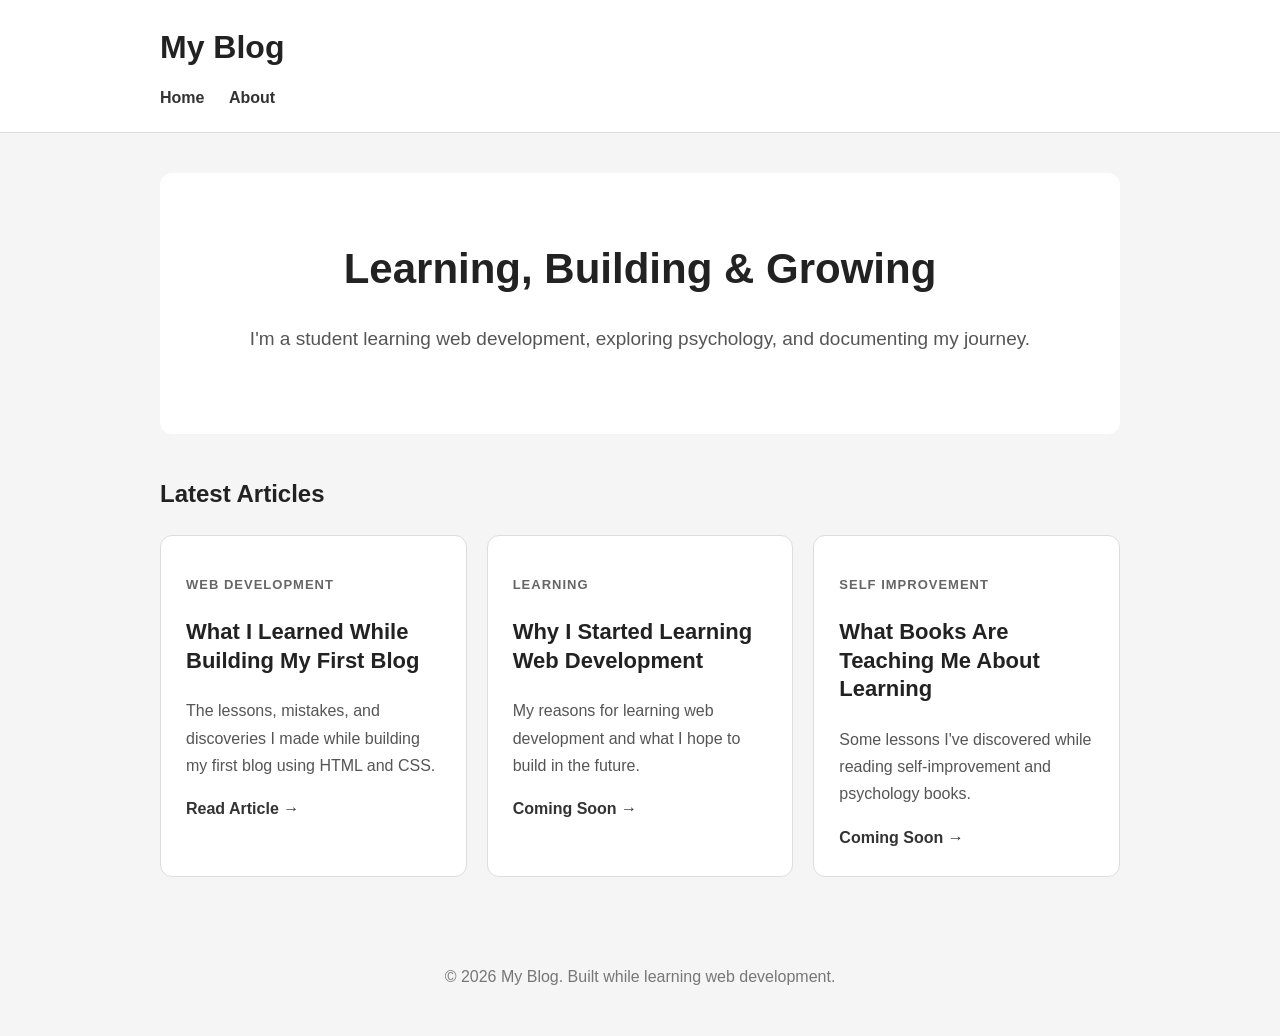
==== index.html @ f56a54c5 "Create my first blog" ====
<!DOCTYPE html>
<html lang="en">

<head>
    <meta charset="UTF-8">
    <meta name="viewport" content="width=device-width, initial-scale=1.0">

    <title>My Blog | Learning Web Development</title>

    <link rel="stylesheet" href="css/style.css">
</head>

<body>

    <!-- Header -->
    <header>

        <div class="header-container">

            <h1>My Blog</h1>

            <nav>
                <a href="index.html">Home</a>
                <a href="about.html">About</a>
            </nav>

        </div>

    </header>


    <!-- Main content -->
    <main>

        <section class="hero">

            <h2>Learning, Building & Growing</h2>

            <p>
                I'm a student learning web development,
                exploring psychology, and documenting my journey.
            </p>

        </section>


        <!-- Articles -->

        <section>

            <h2 class="section-title">Latest Articles</h2>


            <div class="articles-grid">

                <!-- Article 1 -->

                <article class="article-card">

                    <p class="category">
                          WEB DEVELOPMENT
                    </p>

                     <h3>
                            What I Learned While Building My First Blog
                    </h3>

                    <p>
                           The lessons, mistakes, and discoveries I made
                            while building my first blog using HTML and CSS.
                    </p>

                    <a href="building-my-first-blog.html"
                       class="read-more">
                        Read Article →
                    </a>

                </article>


                <!-- Article 2 -->

                <article class="article-card">

                    <p class="category">LEARNING</p>

                    <h3>
                        Why I Started Learning Web Development
                    </h3>

                    <p>
                        My reasons for learning web development
                        and what I hope to build in the future.
                    </p>

                    <a href="#" class="read-more">
                        Coming Soon →
                    </a>

                </article>


                <!-- Article 3 -->

                <article class="article-card">

                    <p class="category">SELF IMPROVEMENT</p>

                    <h3>
                        What Books Are Teaching Me About Learning
                    </h3>

                    <p>
                        Some lessons I've discovered while reading
                        self-improvement and psychology books.
                    </p>

                    <a href="#" class="read-more">
                        Coming Soon →
                    </a>

                </article>

            </div>

        </section>

    </main>


    <!-- Footer -->

    <footer>

        <p>
            © 2026 My Blog. Built while learning web development.
        </p>

    </footer>

</body>

</html>
---- css/style.css ----
* {
    box-sizing: border-box;
}


body {
    margin: 0;

    font-family: Arial, sans-serif;

    background-color: #f5f5f5;

    color: #222;

    line-height: 1.7;
}


/* HEADER */

header {
    background-color: white;

    border-bottom: 1px solid #ddd;
}


.header-container {
    max-width: 1000px;

    margin: auto;

    padding: 20px;
}


header h1 {
    margin: 0 0 10px;
}


nav a {
    margin-right: 20px;

    text-decoration: none;

    color: #333;

    font-weight: bold;
}


nav a:hover {
    text-decoration: underline;
}


/* MAIN */

main {
    max-width: 1000px;

    margin: 40px auto;

    padding: 0 20px;
}


/* HERO */

.hero {
    text-align: center;

    padding: 60px 20px;

    background-color: white;

    border-radius: 12px;

    margin-bottom: 40px;
}


.hero h2 {
    font-size: 42px;

    margin-top: 0;

    margin-bottom: 10px;
}


.hero p {
    font-size: 19px;

    color: #555;
}


/* SECTION */

.section-title {
    margin-bottom: 20px;
}


/* ARTICLE CARDS */

.articles-grid {
    display: grid;

    grid-template-columns:
        repeat(3, 1fr);

    gap: 20px;
}


.article-card {
    background-color: white;

    padding: 25px;

    border-radius: 12px;

    border: 1px solid #ddd;
}


.article-card h3 {
    font-size: 22px;

    line-height: 1.3;
}


.article-card p {
    color: #555;
}


/* CATEGORY */

.category {
    font-size: 13px !important;

    font-weight: bold;

    letter-spacing: 1px;

    color: #666 !important;
}


/* LINKS */

.read-more,
.back-link {
    text-decoration: none;

    font-weight: bold;

    color: #333;
}


.read-more:hover,
.back-link:hover {
    text-decoration: underline;
}


/* FULL ARTICLE */

.full-article {
    background-color: white;

    max-width: 800px;

    margin: auto;

    padding: 50px;

    border-radius: 12px;
}


.full-article h2 {
    font-size: 42px;

    line-height: 1.2;

    margin-top: 10px;

    overflow-wrap: break-word;
}


.full-article h3 {
    margin-top: 40px;

    font-size: 25px;
}


.full-article p {
    font-size: 18px;
}


.date {
    color: #777;

    font-size: 15px !important;
}


/* FOOTER */

footer {
    text-align: center;

    padding: 30px;

    color: #777;
}


/* MOBILE */

@media (max-width: 700px) {

    .articles-grid {
        grid-template-columns: 1fr;
    }


    .hero h2 {
        font-size: 32px;
    }


    .full-article {
        padding: 25px;
    }


    .full-article h2 {
        font-size: 32px;
    }

}

pre {
    background-color: #1f1f1f;
    padding: 20px;
    border-radius: 8px;
    overflow-x: auto;
}

code {
    font-family: Consolas, monospace;
    color: #f5f5f5;
}
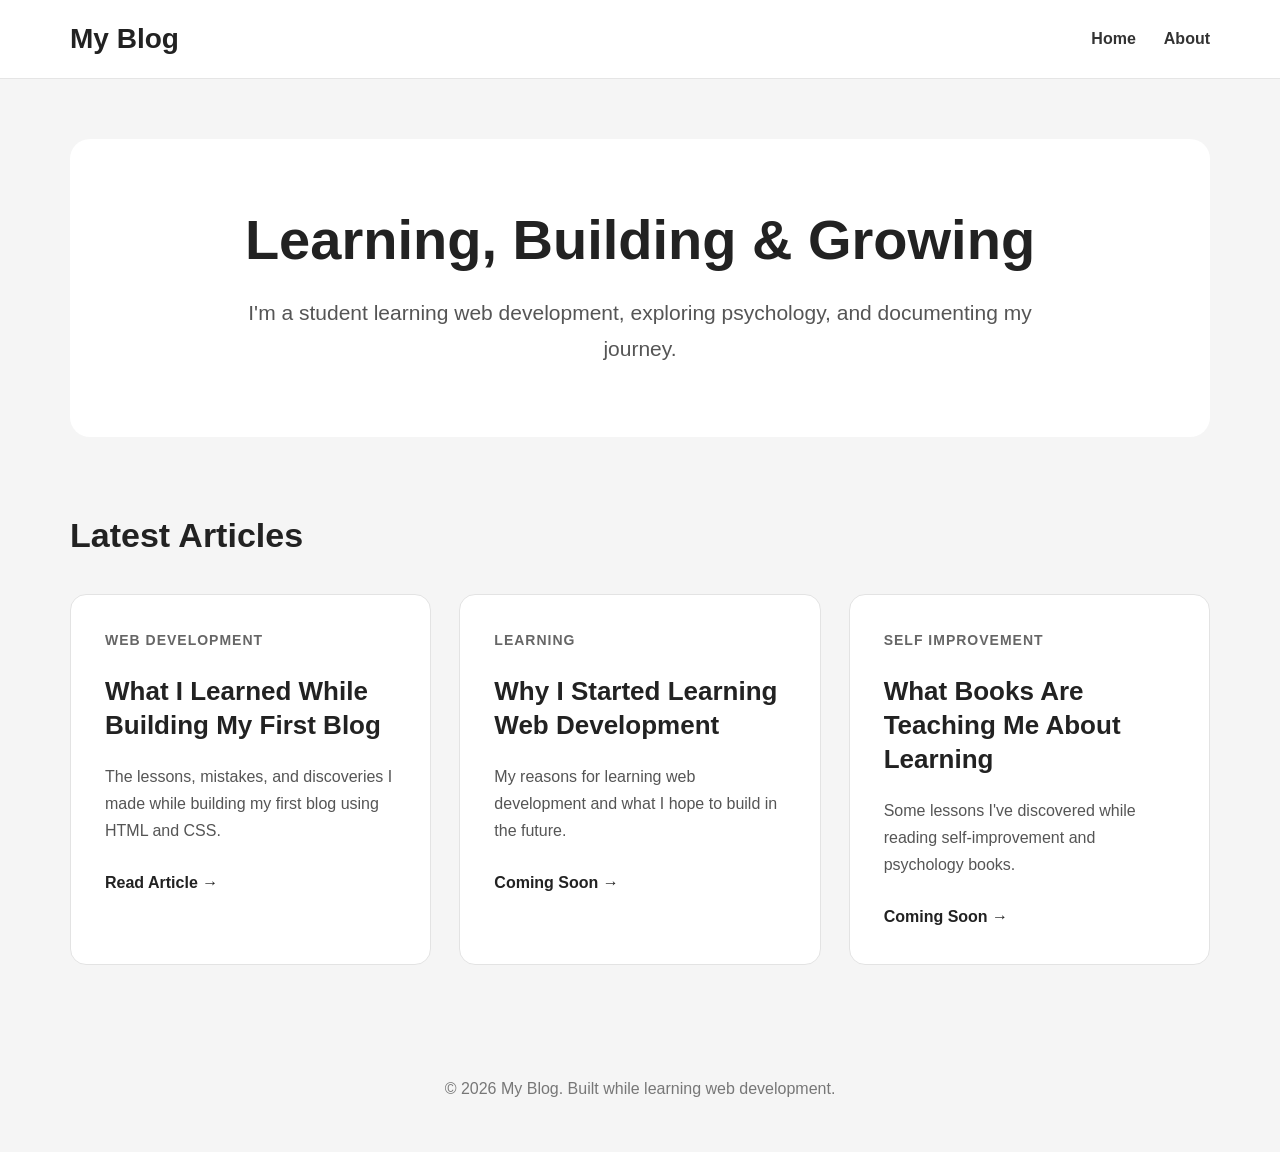
==== commit 70b2d8a2: "Improve blog design" ====
--- a/index.html
+++ b/index.html
@@ -46,82 +46,78 @@
 
         <!-- Articles -->
 
-        <section>
+        <section class="latest-articles">
 
-            <h2 class="section-title">Latest Articles</h2>
+                <h2>Latest Articles</h2>
 
-
-            <div class="articles-grid">
-
-                <!-- Article 1 -->
+                    <div class="article-grid">
 
                 <article class="article-card">
 
-                    <p class="category">
-                          WEB DEVELOPMENT
-                    </p>
+                     <div class="category">
+                        WEB DEVELOPMENT
+                    </div>
 
-                     <h3>
-                            What I Learned While Building My First Blog
-                    </h3>
+                <h3>
+                    What I Learned While Building My First Blog
+                </h3>
 
-                    <p>
-                           The lessons, mistakes, and discoveries I made
-                            while building my first blog using HTML and CSS.
-                    </p>
+                <p>
+                     The lessons, mistakes, and discoveries I made while
+                      building my first blog using HTML and CSS.
+                </p>
 
-                    <a href="building-my-first-blog.html"
-                       class="read-more">
-                        Read Article →
-                    </a>
+                <a class="read-more" href="building-my-first-blog.html">
+                     Read Article →
+                </a>
 
-                </article>
+            </article>
 
 
-                <!-- Article 2 -->
+            <article class="article-card">
 
-                <article class="article-card">
+                <div class="category">
+                   LEARNING
+                </div>
 
-                    <p class="category">LEARNING</p>
+                <h3>
+                    Why I Started Learning Web Development
+                </h3>
 
-                    <h3>
-                        Why I Started Learning Web Development
-                    </h3>
+                <p>
+                    My reasons for learning web development and what I hope
+                    to build in the future.
+                </p>
 
-                    <p>
-                        My reasons for learning web development
-                        and what I hope to build in the future.
-                    </p>
+                <a class="read-more" href="#">
+                    Coming Soon →
+                </a>
 
-                    <a href="#" class="read-more">
-                        Coming Soon →
-                    </a>
-
-                </article>
+            </article>
 
 
-                <!-- Article 3 -->
+            <article class="article-card">
 
-                <article class="article-card">
+                <div class="category">
+                    SELF IMPROVEMENT
+                </div>
 
-                    <p class="category">SELF IMPROVEMENT</p>
+                <h3>
+                    What Books Are Teaching Me About Learning
+                </h3>
 
-                    <h3>
-                        What Books Are Teaching Me About Learning
-                    </h3>
+                <p>
+                    Some lessons I've discovered while reading
+                    self-improvement and psychology books.
+                </p>
 
-                    <p>
-                        Some lessons I've discovered while reading
-                        self-improvement and psychology books.
-                    </p>
+                <a class="read-more" href="#">
+                    Coming Soon →
+                </a>
 
-                    <a href="#" class="read-more">
-                        Coming Soon →
-                    </a>
+            </article>
 
-                </article>
-
-            </div>
+        </div>
 
         </section>
 
--- a/css/style.css
+++ b/css/style.css
@@ -1,264 +1,284 @@
+/* =========================
+   BASIC RESET
+========================= */
+
 * {
     box-sizing: border-box;
-}
-
+    margin: 0;
+    padding: 0;
+}
 
 body {
+    font-family: Arial, Helvetica, sans-serif;
+    background: #f5f5f5;
+    color: #222;
+    line-height: 1.7;
+}
+
+a {
+    color: inherit;
+    text-decoration: none;
+}
+
+/* =========================
+   HEADER
+========================= */
+
+header {
+    background: #ffffff;
+    border-bottom: 1px solid #e5e5e5;
+}
+
+.header-container {
+    max-width: 1200px;
+    margin: 0 auto;
+    padding: 22px 30px;
+    display: flex;
+    align-items: center;
+    justify-content: space-between;
+}
+
+header h1 {
+    font-size: 28px;
+    line-height: 1.2;
     margin: 0;
-
-    font-family: Arial, sans-serif;
-
-    background-color: #f5f5f5;
-
-    color: #222;
-
-    line-height: 1.7;
-}
-
-
-/* HEADER */
-
-header {
-    background-color: white;
-
-    border-bottom: 1px solid #ddd;
-}
-
-
-.header-container {
-    max-width: 1000px;
-
-    margin: auto;
-
-    padding: 20px;
-}
-
-
-header h1 {
-    margin: 0 0 10px;
-}
-
+}
+
+nav {
+    display: flex;
+    gap: 28px;
+}
 
 nav a {
-    margin-right: 20px;
-
-    text-decoration: none;
-
+    font-weight: 600;
     color: #333;
-
+}
+
+nav a:hover {
+    color: #666;
+}
+
+/* =========================
+   MAIN CONTAINER
+========================= */
+
+main {
+    max-width: 1200px;
+    margin: 0 auto;
+    padding: 60px 30px;
+}
+
+/* =========================
+   HERO
+========================= */
+
+.hero {
+    background: #ffffff;
+    border-radius: 20px;
+    padding: 70px 40px;
+    text-align: center;
+    margin-bottom: 70px;
+}
+
+.hero h2 {
+    font-size: 56px;
+    line-height: 1.1;
+    margin-bottom: 25px;
+}
+
+.hero p {
+    max-width: 800px;
+    margin: 0 auto;
+    font-size: 21px;
+    color: #555;
+}
+
+/* =========================
+   ARTICLE SECTION
+========================= */
+
+.latest-articles h2 {
+    font-size: 34px;
+    margin-bottom: 30px;
+}
+
+.article-grid {
+    display: grid;
+    grid-template-columns: repeat(3, 1fr);
+    gap: 28px;
+}
+
+/* =========================
+   ARTICLE CARDS
+========================= */
+
+.article-card {
+    background: #ffffff;
+    border: 1px solid #e3e3e3;
+    border-radius: 16px;
+    padding: 34px;
+    transition: transform 0.2s ease, box-shadow 0.2s ease;
+}
+
+.article-card:hover {
+    transform: translateY(-5px);
+    box-shadow: 0 10px 30px rgba(0, 0, 0, 0.08);
+}
+
+.article-card .category {
+    font-size: 14px;
     font-weight: bold;
-}
-
-
-nav a:hover {
-    text-decoration: underline;
-}
-
-
-/* MAIN */
-
-main {
-    max-width: 1000px;
-
-    margin: 40px auto;
-
-    padding: 0 20px;
-}
-
-
-/* HERO */
-
-.hero {
-    text-align: center;
-
-    padding: 60px 20px;
-
-    background-color: white;
-
-    border-radius: 12px;
-
-    margin-bottom: 40px;
-}
-
-
-.hero h2 {
-    font-size: 42px;
-
-    margin-top: 0;
-
-    margin-bottom: 10px;
-}
-
-
-.hero p {
-    font-size: 19px;
-
-    color: #555;
-}
-
-
-/* SECTION */
-
-.section-title {
-    margin-bottom: 20px;
-}
-
-
-/* ARTICLE CARDS */
-
-.articles-grid {
-    display: grid;
-
-    grid-template-columns:
-        repeat(3, 1fr);
-
-    gap: 20px;
-}
-
-
-.article-card {
-    background-color: white;
-
-    padding: 25px;
-
-    border-radius: 12px;
-
-    border: 1px solid #ddd;
-}
-
+    letter-spacing: 1px;
+    color: #666;
+    margin-bottom: 22px;
+}
 
 .article-card h3 {
-    font-size: 22px;
-
+    font-size: 26px;
     line-height: 1.3;
-}
-
+    margin-bottom: 20px;
+}
 
 .article-card p {
     color: #555;
-}
-
-
-/* CATEGORY */
-
-.category {
-    font-size: 13px !important;
-
+    margin-bottom: 25px;
+}
+
+.article-card .read-more {
     font-weight: bold;
-
+}
+
+/* =========================
+   ARTICLE PAGE
+========================= */
+
+.article-page {
+    max-width: 900px;
+    margin: 0 auto;
+    background: #ffffff;
+    border-radius: 20px;
+    padding: 70px 70px;
+}
+
+.article-page .category {
+    font-size: 14px;
+    font-weight: bold;
     letter-spacing: 1px;
-
-    color: #666 !important;
-}
-
-
-/* LINKS */
-
-.read-more,
-.back-link {
-    text-decoration: none;
-
-    font-weight: bold;
-
-    color: #333;
-}
-
-
-.read-more:hover,
-.back-link:hover {
-    text-decoration: underline;
-}
-
-
-/* FULL ARTICLE */
-
-.full-article {
-    background-color: white;
-
-    max-width: 800px;
-
-    margin: auto;
-
-    padding: 50px;
-
-    border-radius: 12px;
-}
-
-
-.full-article h2 {
-    font-size: 42px;
-
-    line-height: 1.2;
-
-    margin-top: 10px;
-
-    overflow-wrap: break-word;
-}
-
-
-.full-article h3 {
-    margin-top: 40px;
-
-    font-size: 25px;
-}
-
-
-.full-article p {
+    color: #666;
+    margin-bottom: 20px;
+}
+
+.article-page h1 {
+    font-size: 52px;
+    line-height: 1.15;
+    margin-bottom: 20px;
+}
+
+.article-page .date {
+    color: #777;
+    margin-bottom: 45px;
+}
+
+.article-page p {
     font-size: 18px;
-}
-
-
-.date {
-    color: #777;
-
-    font-size: 15px !important;
-}
-
-
-/* FOOTER */
+    margin-bottom: 25px;
+}
+
+.article-page h2 {
+    font-size: 32px;
+    margin-top: 50px;
+    margin-bottom: 20px;
+}
+
+.article-page h3 {
+    font-size: 24px;
+    margin-top: 35px;
+    margin-bottom: 15px;
+}
+
+/* =========================
+   CODE
+========================= */
+
+pre {
+    background: #1e1e1e;
+    color: #ffffff;
+    padding: 20px;
+    border-radius: 10px;
+    overflow-x: auto;
+    margin: 25px 0;
+}
+
+code {
+    font-family: Consolas, monospace;
+}
+
+/* =========================
+   FOOTER
+========================= */
 
 footer {
     text-align: center;
-
-    padding: 30px;
-
+    padding: 50px 20px;
     color: #777;
 }
 
-
-/* MOBILE */
-
-@media (max-width: 700px) {
-
-    .articles-grid {
+/* =========================
+   MOBILE
+========================= */
+
+@media (max-width: 800px) {
+
+    .header-container {
+        flex-direction: column;
+        gap: 18px;
+        text-align: center;
+    }
+
+    .hero {
+        padding: 50px 25px;
+    }
+
+    .hero h2 {
+        font-size: 40px;
+    }
+
+    .hero p {
+        font-size: 18px;
+    }
+
+    .article-grid {
         grid-template-columns: 1fr;
     }
 
+    .article-page {
+        padding: 45px 25px;
+    }
+
+    .article-page h1 {
+        font-size: 38px;
+    }
+
+    .article-page p {
+        font-size: 17px;
+    }
+}
+
+@media (max-width: 500px) {
+
+    main {
+        padding: 35px 15px;
+    }
 
     .hero h2 {
-        font-size: 32px;
-    }
-
-
-    .full-article {
+        font-size: 34px;
+    }
+
+    .latest-articles h2 {
+        font-size: 28px;
+    }
+
+    .article-card {
         padding: 25px;
     }
-
-
-    .full-article h2 {
-        font-size: 32px;
-    }
-
-}
-
-pre {
-    background-color: #1f1f1f;
-    padding: 20px;
-    border-radius: 8px;
-    overflow-x: auto;
-}
-
-code {
-    font-family: Consolas, monospace;
-    color: #f5f5f5;
 }
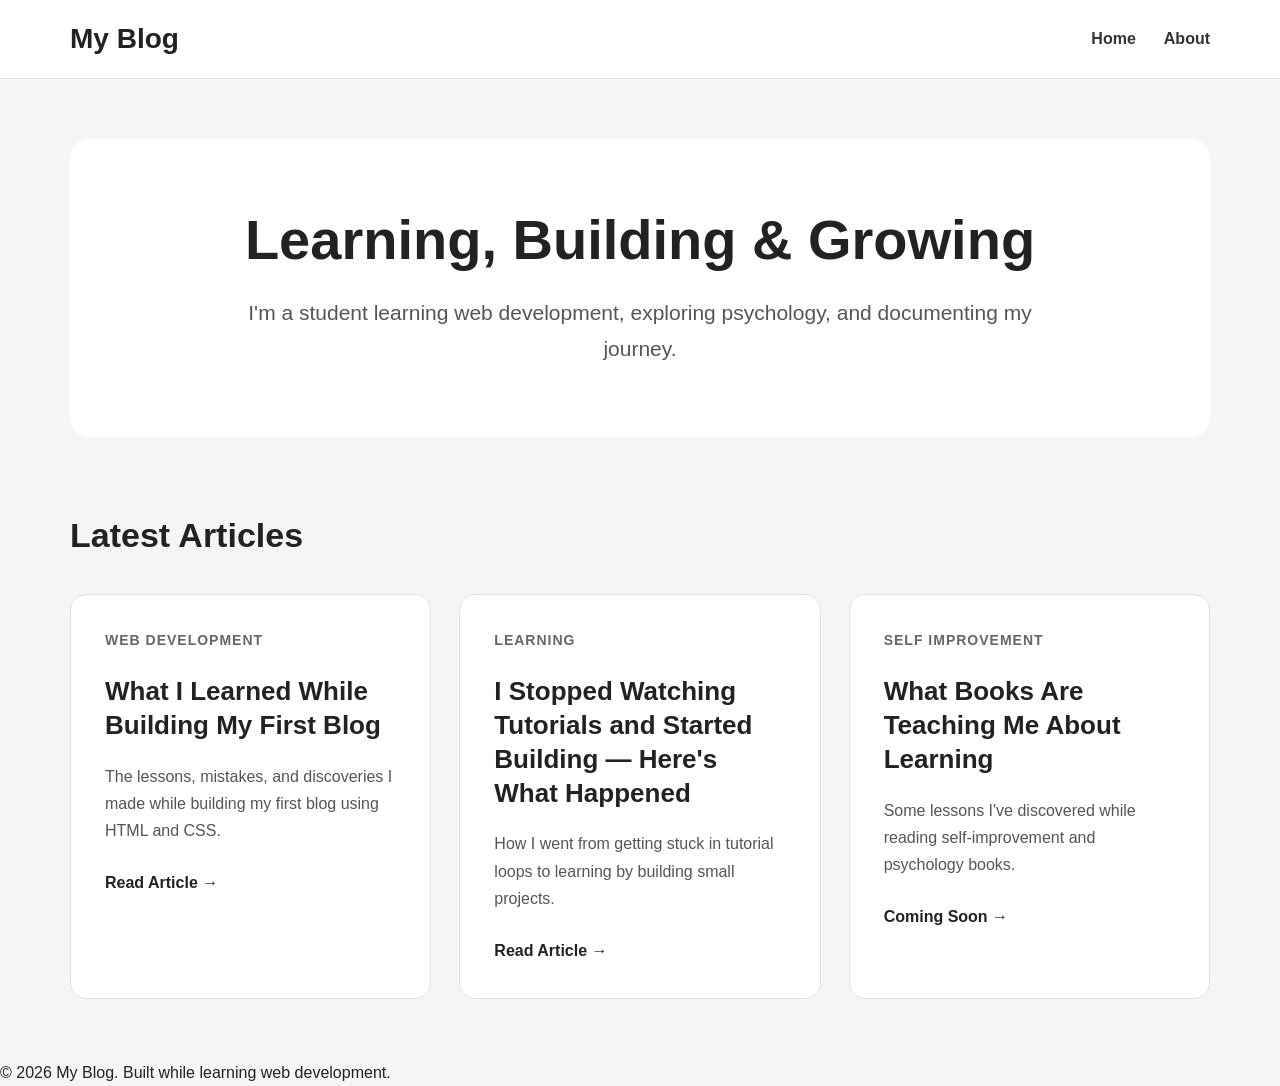
==== commit 7e94d184: "Improve second article layout" ====
--- a/index.html
+++ b/index.html
@@ -81,16 +81,15 @@
                 </div>
 
                 <h3>
-                    Why I Started Learning Web Development
-                </h3>
+                    I Stopped Watching Tutorials and Started Building — Here's What Happened
+                </h4>
 
                 <p>
-                    My reasons for learning web development and what I hope
-                    to build in the future.
+                    How I went from getting stuck in tutorial loops to learning by building small projects.
                 </p>
 
-                <a class="read-more" href="#">
-                    Coming Soon →
+                <a class="read-more" href="article-2.html">
+                     Read Article →
                 </a>
 
             </article>
--- a/css/style.css
+++ b/css/style.css
@@ -152,133 +152,139 @@
    ARTICLE PAGE
 ========================= */
 
-.article-page {
-    max-width: 900px;
+.full-article {
+    max-width: 850px;
     margin: 0 auto;
     background: #ffffff;
     border-radius: 20px;
-    padding: 70px 70px;
-}
-
-.article-page .category {
+    padding: 70px 80px;
+    border: 1px solid #e5e5e5;
+}
+
+/* Category */
+
+.full-article .category {
     font-size: 14px;
-    font-weight: bold;
-    letter-spacing: 1px;
+    font-weight: 700;
+    letter-spacing: 1.5px;
     color: #666;
-    margin-bottom: 20px;
-}
-
-.article-page h1 {
-    font-size: 52px;
-    line-height: 1.15;
-    margin-bottom: 20px;
-}
-
-.article-page .date {
+    margin-bottom: 18px;
+}
+
+/* Article title */
+
+.full-article h2 {
+    font-size: 42px;
+    line-height: 1.18;
+    letter-spacing: -0.8px;
+    margin-bottom: 18px;
+    color: #222;
+}
+
+/* Published date */
+
+.full-article .date {
+    font-size: 15px;
     color: #777;
     margin-bottom: 45px;
 }
 
-.article-page p {
+/* Paragraphs */
+
+.full-article p {
+    font-size: 17px;
+    line-height: 1.8;
+    color: #444;
+    margin-bottom: 28px;
+}
+
+/* Section headings */
+
+.full-article h3 {
+    font-size: 28px;
+    line-height: 1.3;
+    margin-top: 55px;
+    margin-bottom: 18px;
+    color: #222;
+}
+
+/* Highlighted text */
+
+.full-article mark {
+    background: #f0f0f0 !important;
+    color: #222;
+    padding: 2px 6px;
+    border-radius: 4px;
+}
+
+/* Lists */
+
+.full-article ul {
+    margin: 10px 0 30px 25px;
+}
+
+.full-article li {
     font-size: 18px;
-    margin-bottom: 25px;
-}
-
-.article-page h2 {
-    font-size: 32px;
-    margin-top: 50px;
-    margin-bottom: 20px;
-}
-
-.article-page h3 {
-    font-size: 24px;
+    line-height: 1.8;
+    color: #444;
+    margin-bottom: 8px;
+}
+
+/* Back link */
+
+.back-link {
+    display: inline-block;
     margin-top: 35px;
-    margin-bottom: 15px;
-}
-
-/* =========================
-   CODE
-========================= */
-
-pre {
-    background: #1e1e1e;
-    color: #ffffff;
-    padding: 20px;
-    border-radius: 10px;
-    overflow-x: auto;
-    margin: 25px 0;
-}
-
-code {
-    font-family: Consolas, monospace;
-}
-
-/* =========================
-   FOOTER
-========================= */
-
-footer {
-    text-align: center;
-    padding: 50px 20px;
-    color: #777;
-}
-
-/* =========================
-   MOBILE
+    font-weight: 700;
+    font-size: 17px;
+    color: #222;
+}
+
+.back-link:hover {
+    text-decoration: underline;
+}
+
+/* =========================
+   ARTICLE MOBILE
 ========================= */
 
 @media (max-width: 800px) {
 
-    .header-container {
-        flex-direction: column;
-        gap: 18px;
-        text-align: center;
-    }
-
-    .hero {
-        padding: 50px 25px;
-    }
-
-    .hero h2 {
-        font-size: 40px;
-    }
-
-    .hero p {
-        font-size: 18px;
-    }
-
-    .article-grid {
-        grid-template-columns: 1fr;
-    }
-
-    .article-page {
-        padding: 45px 25px;
-    }
-
-    .article-page h1 {
+    .full-article {
+        padding: 45px 30px;
+    }
+
+    .full-article h2 {
         font-size: 38px;
     }
 
-    .article-page p {
+    .full-article h3 {
+        font-size: 27px;
+    }
+
+    .full-article p {
         font-size: 17px;
     }
+
 }
 
 @media (max-width: 500px) {
 
-    main {
-        padding: 35px 15px;
-    }
-
-    .hero h2 {
-        font-size: 34px;
-    }
-
-    .latest-articles h2 {
-        font-size: 28px;
-    }
-
-    .article-card {
-        padding: 25px;
-    }
+    .full-article {
+        padding: 35px 20px;
+        border-radius: 14px;
+    }
+
+    .full-article h2 {
+        font-size: 32px;
+    }
+
+    .full-article h3 {
+        font-size: 25px;
+    }
+
+    .full-article p {
+        font-size: 16px;
+    }
+
 }
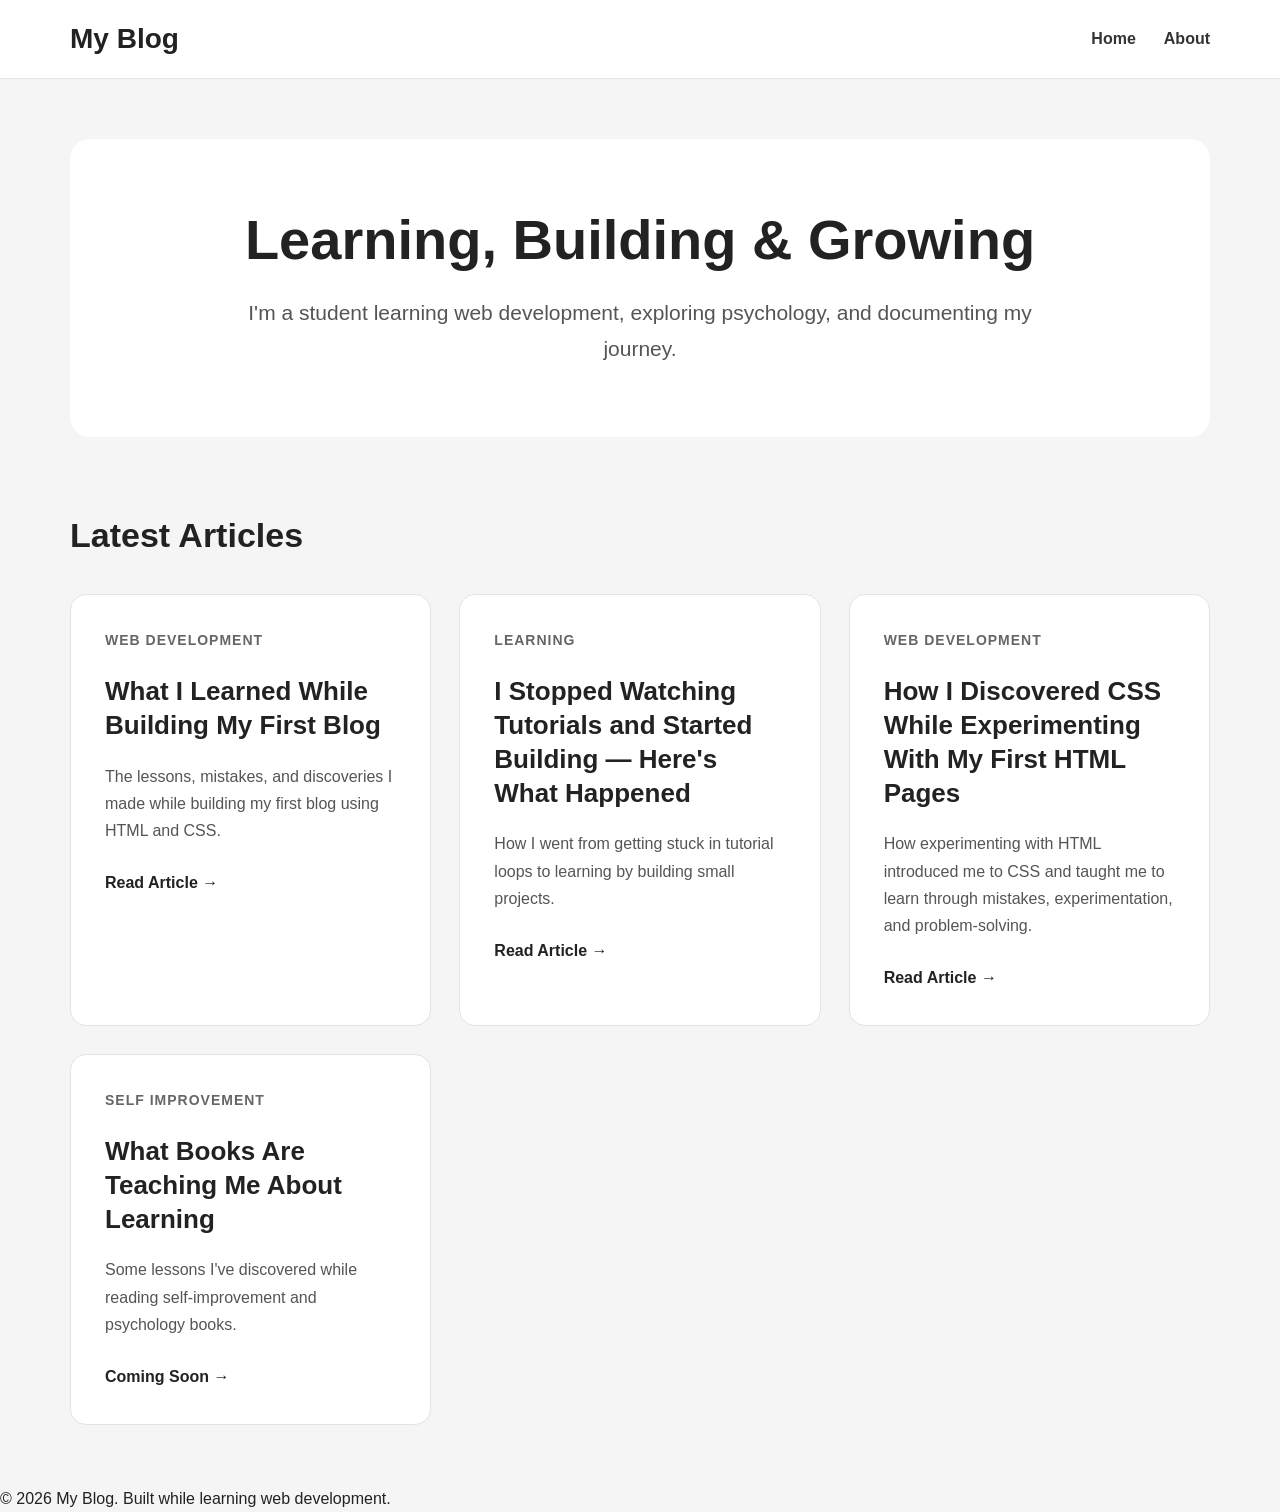
==== commit 15d08bf5: "Publish third blog article" ====
--- a/index.html
+++ b/index.html
@@ -94,6 +94,26 @@
 
             </article>
 
+<article class="article-card">
+
+    <div class="category">
+        WEB DEVELOPMENT
+    </div>
+
+    <h3>
+        How I Discovered CSS While Experimenting With My First HTML Pages
+    </h3>
+
+    <p>
+        How experimenting with HTML introduced me to CSS and taught me
+        to learn through mistakes, experimentation, and problem-solving.
+    </p>
+
+    <a class="read-more" href="article-3.html">
+        Read Article →
+    </a>
+
+</article>
 
             <article class="article-card">
 
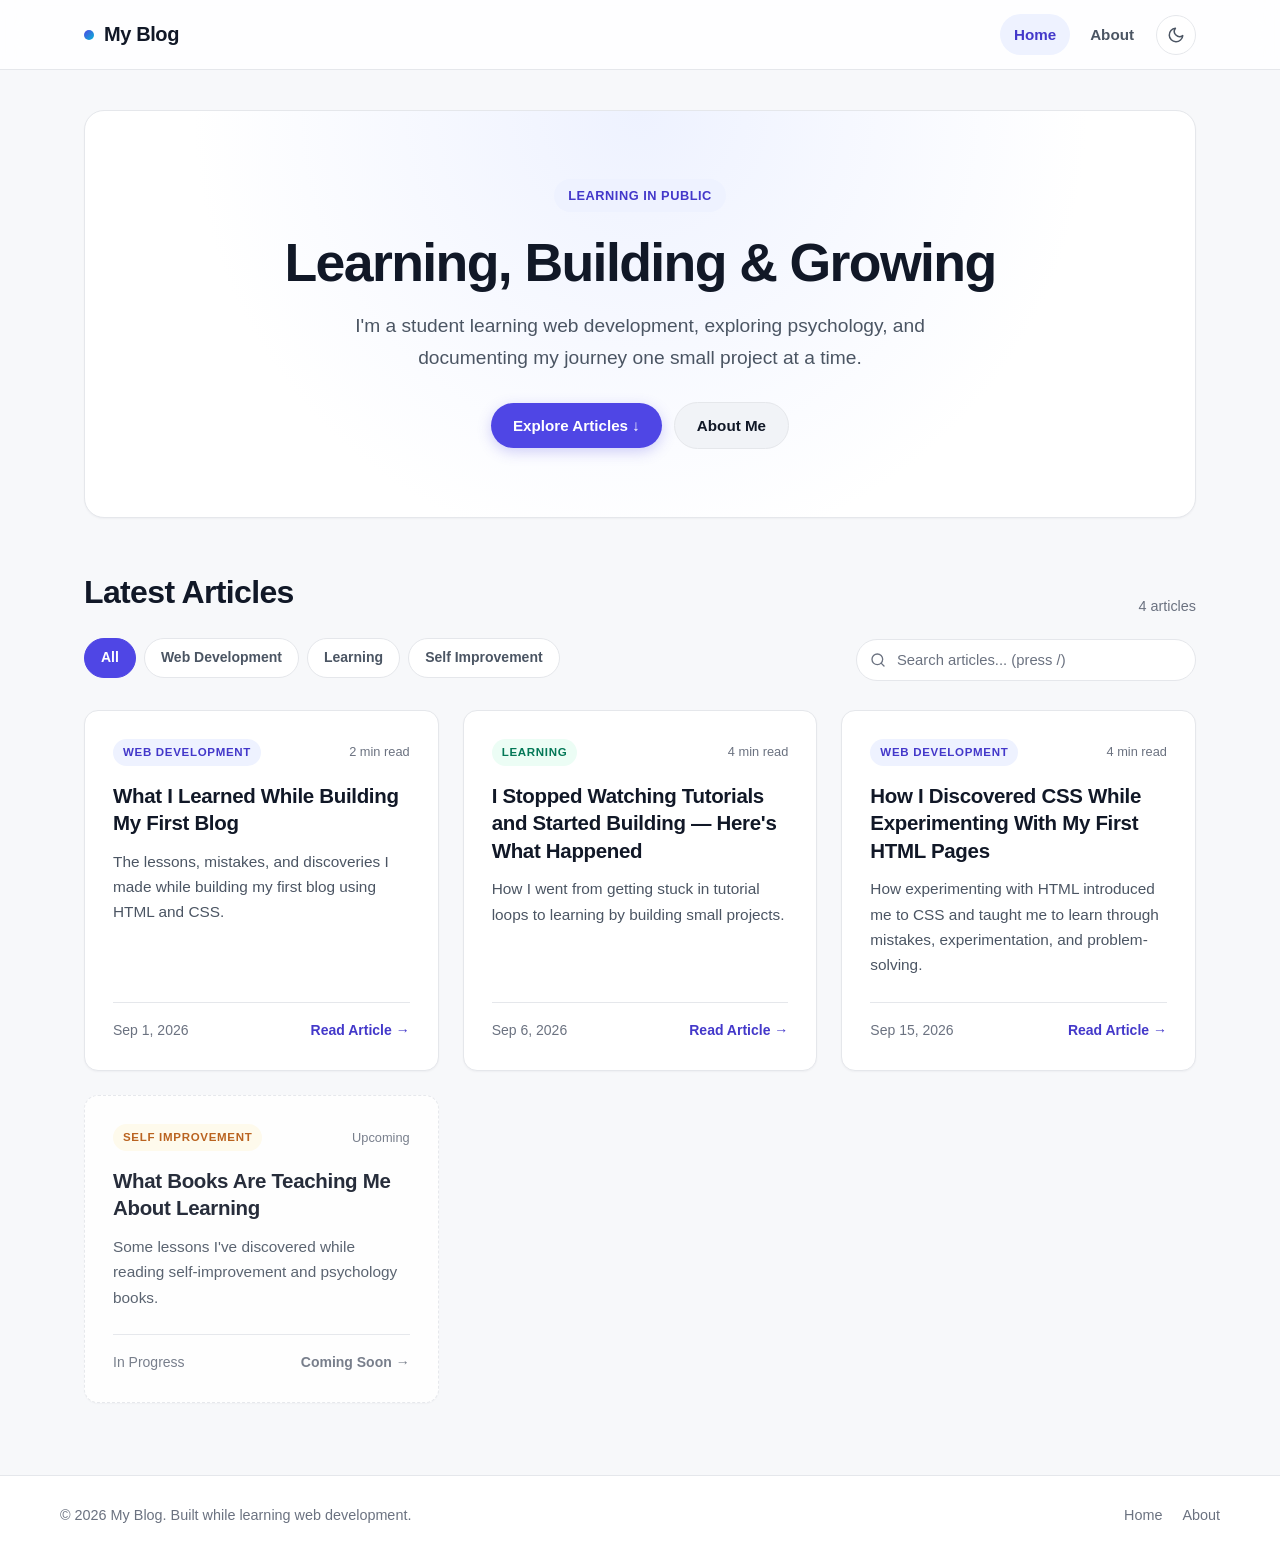
==== commit 97bc3355: "updated ui & ux" ====
--- a/index.html
+++ b/index.html
@@ -4,155 +4,175 @@
 <head>
     <meta charset="UTF-8">
     <meta name="viewport" content="width=device-width, initial-scale=1.0">
-
+    <meta name="description" content="A student blog about learning web development, exploring psychology, and building projects in public.">
     <title>My Blog | Learning Web Development</title>
-
-    <link rel="stylesheet" href="css/style.css">
+    <script>
+        (function () {
+            var t = localStorage.getItem("blog-theme") || (window.matchMedia("(prefers-color-scheme: dark)").matches ? "dark" : "light");
+            document.documentElement.setAttribute("data-theme", t);
+        })();
+    </script>
+    <link rel="stylesheet" href="css/style.css?v=3">
 </head>
 
 <body>
 
-    <!-- Header -->
     <header>
+        <div class="header-container">
+            <a href="index.html" class="brand">
+                <span class="brand-dot" aria-hidden="true"></span>
+                <span>My Blog</span>
+            </a>
 
-        <div class="header-container">
+            <div class="header-actions">
+                <nav id="main-nav" aria-label="Primary navigation">
+                    <a href="index.html" class="active">Home</a>
+                    <a href="about.html">About</a>
+                </nav>
 
-            <h1>My Blog</h1>
+                <button type="button" id="theme-toggle" class="icon-btn" aria-label="Toggle dark mode" title="Toggle theme"></button>
 
-            <nav>
+                <button type="button" id="menu-toggle" class="icon-btn menu-toggle" aria-label="Toggle navigation menu" aria-expanded="false" aria-controls="main-nav">
+                    <svg width="20" height="20" viewBox="0 0 24 24" fill="none" stroke="currentColor" stroke-width="2" stroke-linecap="round" stroke-linejoin="round" aria-hidden="true">
+                        <line x1="3" y1="6" x2="21" y2="6"></line>
+                        <line x1="3" y1="12" x2="21" y2="12"></line>
+                        <line x1="3" y1="18" x2="21" y2="18"></line>
+                    </svg>
+                </button>
+            </div>
+        </div>
+    </header>
+
+    <main>
+        <section class="hero">
+            <div class="hero-content">
+                <span class="hero-badge">Learning in Public</span>
+                <h1>Learning, Building &amp; Growing</h1>
+                <p>
+                    I'm a student learning web development, exploring psychology, and documenting my journey one small project at a time.
+                </p>
+                <div class="hero-cta">
+                    <a href="#articles" class="btn btn-primary">Explore Articles ↓</a>
+                    <a href="about.html" class="btn btn-secondary">About Me</a>
+                </div>
+            </div>
+        </section>
+
+        <section id="articles" class="latest-articles">
+            <div class="section-header">
+                <h2>Latest Articles</h2>
+                <span id="article-count" class="article-count">4 articles</span>
+            </div>
+
+            <div class="controls-bar">
+                <div class="filter-pills" role="group" aria-label="Filter articles by category">
+                    <button type="button" class="filter-pill active" data-filter="all">All</button>
+                    <button type="button" class="filter-pill" data-filter="web-development">Web Development</button>
+                    <button type="button" class="filter-pill" data-filter="learning">Learning</button>
+                    <button type="button" class="filter-pill" data-filter="self-improvement">Self Improvement</button>
+                </div>
+
+                <div class="search-box">
+                    <svg width="16" height="16" viewBox="0 0 24 24" fill="none" stroke="currentColor" stroke-width="2" stroke-linecap="round" stroke-linejoin="round" aria-hidden="true">
+                        <circle cx="11" cy="11" r="8"></circle>
+                        <line x1="21" y1="21" x2="16.65" y2="16.65"></line>
+                    </svg>
+                    <input type="search" id="article-search" class="search-input" placeholder="Search articles... (press /)" aria-label="Search articles">
+                    <button type="button" id="search-clear" class="search-clear" aria-label="Clear search">×</button>
+                </div>
+            </div>
+
+            <div class="article-grid">
+
+                <article class="article-card" data-category="web-development">
+                    <div class="card-top">
+                        <span class="category" data-cat="web-development">Web Development</span>
+                        <span class="read-time">2 min read</span>
+                    </div>
+                    <h3>What I Learned While Building My First Blog</h3>
+                    <p>
+                        The lessons, mistakes, and discoveries I made while building my first blog using HTML and CSS.
+                    </p>
+                    <div class="card-footer">
+                        <span class="card-date">Sep 1, 2026</span>
+                        <a class="read-more" href="building-my-first-blog.html">Read Article →</a>
+                    </div>
+                </article>
+
+                <article class="article-card" data-category="learning">
+                    <div class="card-top">
+                        <span class="category" data-cat="learning">Learning</span>
+                        <span class="read-time">4 min read</span>
+                    </div>
+                    <h3>I Stopped Watching Tutorials and Started Building — Here's What Happened</h3>
+                    <p>
+                        How I went from getting stuck in tutorial loops to learning by building small projects.
+                    </p>
+                    <div class="card-footer">
+                        <span class="card-date">Sep 6, 2026</span>
+                        <a class="read-more" href="article-2.html">Read Article →</a>
+                    </div>
+                </article>
+
+                <article class="article-card" data-category="web-development">
+                    <div class="card-top">
+                        <span class="category" data-cat="web-development">Web Development</span>
+                        <span class="read-time">4 min read</span>
+                    </div>
+                    <h3>How I Discovered CSS While Experimenting With My First HTML Pages</h3>
+                    <p>
+                        How experimenting with HTML introduced me to CSS and taught me to learn through mistakes, experimentation, and problem-solving.
+                    </p>
+                    <div class="card-footer">
+                        <span class="card-date">Sep 15, 2026</span>
+                        <a class="read-more" href="article-3.html">Read Article →</a>
+                    </div>
+                </article>
+
+                <article class="article-card coming-soon" data-category="self-improvement">
+                    <div class="card-top">
+                        <span class="category" data-cat="self-improvement">Self Improvement</span>
+                        <span class="read-time">Upcoming</span>
+                    </div>
+                    <h3>What Books Are Teaching Me About Learning</h3>
+                    <p>
+                        Some lessons I've discovered while reading self-improvement and psychology books.
+                    </p>
+                    <div class="card-footer">
+                        <span class="card-date">In Progress</span>
+                        <a class="read-more" href="#" data-coming-soon>Coming Soon →</a>
+                    </div>
+                </article>
+
+            </div>
+
+            <div id="empty-state" class="empty-state" role="status" aria-live="polite">
+                <h3>No matching articles found</h3>
+                <p>Try a different keyword or clear the category filter.</p>
+                <button type="button" id="reset-filters" class="btn btn-secondary">Reset Filters</button>
+            </div>
+        </section>
+    </main>
+
+    <footer>
+        <div class="footer-container">
+            <p>© 2026 My Blog. Built while learning web development.</p>
+            <div class="footer-links">
                 <a href="index.html">Home</a>
                 <a href="about.html">About</a>
-            </nav>
-
+            </div>
         </div>
-
-    </header>
-
-
-    <!-- Main content -->
-    <main>
-
-        <section class="hero">
-
-            <h2>Learning, Building & Growing</h2>
-
-            <p>
-                I'm a student learning web development,
-                exploring psychology, and documenting my journey.
-            </p>
-
-        </section>
-
-
-        <!-- Articles -->
-
-        <section class="latest-articles">
-
-                <h2>Latest Articles</h2>
-
-                    <div class="article-grid">
-
-                <article class="article-card">
-
-                     <div class="category">
-                        WEB DEVELOPMENT
-                    </div>
-
-                <h3>
-                    What I Learned While Building My First Blog
-                </h3>
-
-                <p>
-                     The lessons, mistakes, and discoveries I made while
-                      building my first blog using HTML and CSS.
-                </p>
-
-                <a class="read-more" href="building-my-first-blog.html">
-                     Read Article →
-                </a>
-
-            </article>
-
-
-            <article class="article-card">
-
-                <div class="category">
-                   LEARNING
-                </div>
-
-                <h3>
-                    I Stopped Watching Tutorials and Started Building — Here's What Happened
-                </h4>
-
-                <p>
-                    How I went from getting stuck in tutorial loops to learning by building small projects.
-                </p>
-
-                <a class="read-more" href="article-2.html">
-                     Read Article →
-                </a>
-
-            </article>
-
-<article class="article-card">
-
-    <div class="category">
-        WEB DEVELOPMENT
-    </div>
-
-    <h3>
-        How I Discovered CSS While Experimenting With My First HTML Pages
-    </h3>
-
-    <p>
-        How experimenting with HTML introduced me to CSS and taught me
-        to learn through mistakes, experimentation, and problem-solving.
-    </p>
-
-    <a class="read-more" href="article-3.html">
-        Read Article →
-    </a>
-
-</article>
-
-            <article class="article-card">
-
-                <div class="category">
-                    SELF IMPROVEMENT
-                </div>
-
-                <h3>
-                    What Books Are Teaching Me About Learning
-                </h3>
-
-                <p>
-                    Some lessons I've discovered while reading
-                    self-improvement and psychology books.
-                </p>
-
-                <a class="read-more" href="#">
-                    Coming Soon →
-                </a>
-
-            </article>
-
-        </div>
-
-        </section>
-
-    </main>
-
-
-    <!-- Footer -->
-
-    <footer>
-
-        <p>
-            © 2026 My Blog. Built while learning web development.
-        </p>
-
     </footer>
 
+    <button type="button" id="back-to-top" class="back-to-top" aria-label="Back to top" title="Back to top">
+        <svg width="20" height="20" viewBox="0 0 24 24" fill="none" stroke="currentColor" stroke-width="2.2" stroke-linecap="round" stroke-linejoin="round" aria-hidden="true">
+            <polyline points="18 15 12 9 6 15"></polyline>
+        </svg>
+    </button>
+
+    <div id="toast" class="toast" role="status" aria-live="polite"></div>
+
+    <script src="js/main.js" defer></script>
 </body>
 
-</html>+</html>
--- a/css/style.css
+++ b/css/style.css
@@ -1,61 +1,247 @@
 /* =========================
-   BASIC RESET
-========================= */
-
-* {
+   DESIGN TOKENS & THEMING
+========================= */
+
+:root {
+    --bg: #f7f8fa;
+    --surface: #ffffff;
+    --surface-subtle: #f1f3f7;
+    --header-bg: rgba(255, 255, 255, 0.86);
+    --text: #111827;
+    --text-secondary: #4b5563;
+    --text-muted: #6b7280;
+    --border: #e5e7eb;
+    --border-hover: #c7d2fe;
+
+    --accent: #4f46e5;
+    --accent-hover: #4338ca;
+    --accent-soft: #eef2ff;
+    --accent-text: #4338ca;
+
+    --cat-web-bg: #eef2ff;
+    --cat-web-text: #4338ca;
+    --cat-learn-bg: #ecfdf5;
+    --cat-learn-text: #047857;
+    --cat-self-bg: #fffbeb;
+    --cat-self-text: #b45309;
+
+    --mark-bg: #fef08a;
+    --mark-text: #111827;
+
+    --shadow-sm: 0 1px 2px rgba(17, 24, 39, 0.04);
+    --shadow-md: 0 10px 30px rgba(17, 24, 39, 0.07);
+    --shadow-lg: 0 20px 40px rgba(17, 24, 39, 0.1);
+
+    --radius-sm: 8px;
+    --radius-md: 14px;
+    --radius-lg: 20px;
+    --radius-pill: 9999px;
+
+    --container-max: 1160px;
+    --article-max: 780px;
+    --transition: 0.2s cubic-bezier(0.22, 1, 0.36, 1);
+}
+
+[data-theme="dark"] {
+    --bg: #0b1120;
+    --surface: #131c31;
+    --surface-subtle: #1e293b;
+    --header-bg: rgba(11, 17, 32, 0.85);
+    --text: #f1f5f9;
+    --text-secondary: #cbd5e1;
+    --text-muted: #94a3b8;
+    --border: #1e293b;
+    --border-hover: #4f46e5;
+
+    --accent: #818cf8;
+    --accent-hover: #a5b4fc;
+    --accent-soft: rgba(129, 140, 248, 0.14);
+    --accent-text: #a5b4fc;
+
+    --cat-web-bg: rgba(99, 102, 241, 0.16);
+    --cat-web-text: #a5b4fc;
+    --cat-learn-bg: rgba(16, 185, 129, 0.16);
+    --cat-learn-text: #6ee7b7;
+    --cat-self-bg: rgba(245, 158, 11, 0.16);
+    --cat-self-text: #fcd34d;
+
+    --mark-bg: rgba(250, 204, 21, 0.22);
+    --mark-text: #fef08a;
+
+    --shadow-sm: 0 1px 2px rgba(0, 0, 0, 0.3);
+    --shadow-md: 0 12px 32px rgba(0, 0, 0, 0.35);
+    --shadow-lg: 0 20px 45px rgba(0, 0, 0, 0.45);
+}
+
+/* =========================
+   BASIC RESET & BASE
+========================= */
+
+*,
+*::before,
+*::after {
     box-sizing: border-box;
     margin: 0;
     padding: 0;
 }
 
+html {
+    scroll-behavior: smooth;
+    -webkit-text-size-adjust: 100%;
+}
+
 body {
-    font-family: Arial, Helvetica, sans-serif;
-    background: #f5f5f5;
-    color: #222;
-    line-height: 1.7;
+    font-family: -apple-system, BlinkMacSystemFont, "Segoe UI", Roboto, Inter, "Helvetica Neue", Arial, sans-serif;
+    background: var(--bg);
+    color: var(--text);
+    line-height: 1.65;
+    min-height: 100dvh;
+    display: flex;
+    flex-direction: column;
+    -webkit-font-smoothing: antialiased;
+    -moz-osx-font-smoothing: grayscale;
+    transition: background-color 0.25s ease, color 0.25s ease;
 }
 
 a {
     color: inherit;
     text-decoration: none;
-}
-
-/* =========================
-   HEADER
+    touch-action: manipulation;
+    -webkit-tap-highlight-color: transparent;
+}
+
+button {
+    font: inherit;
+    color: inherit;
+    background: none;
+    border: none;
+    cursor: pointer;
+    touch-action: manipulation;
+    -webkit-tap-highlight-color: transparent;
+}
+
+:focus-visible {
+    outline: 2px solid var(--accent);
+    outline-offset: 3px;
+    border-radius: 6px;
+}
+
+/* =========================
+   READING PROGRESS BAR
+========================= */
+
+.reading-progress {
+    position: fixed;
+    top: 0;
+    left: 0;
+    width: 0%;
+    height: 3px;
+    background: linear-gradient(90deg, var(--accent), #06b6d4);
+    z-index: 200;
+    transition: width 0.08s linear;
+    pointer-events: none;
+}
+
+/* =========================
+   STICKY HEADER & NAV
 ========================= */
 
 header {
-    background: #ffffff;
-    border-bottom: 1px solid #e5e5e5;
+    position: sticky;
+    top: 0;
+    z-index: 100;
+    background: var(--header-bg);
+    backdrop-filter: blur(14px);
+    -webkit-backdrop-filter: blur(14px);
+    border-bottom: 1px solid var(--border);
+    transition: background-color 0.25s ease, border-color 0.25s ease;
 }
 
 .header-container {
-    max-width: 1200px;
+    max-width: var(--container-max);
     margin: 0 auto;
-    padding: 22px 30px;
+    padding: max(14px, env(safe-area-inset-top)) 24px 14px;
     display: flex;
     align-items: center;
     justify-content: space-between;
-}
-
-header h1 {
-    font-size: 28px;
-    line-height: 1.2;
-    margin: 0;
+    gap: 16px;
+}
+
+.brand {
+    display: inline-flex;
+    align-items: center;
+    gap: 10px;
+    font-size: 1.25rem;
+    font-weight: 800;
+    letter-spacing: -0.02em;
+    color: var(--text);
+}
+
+.brand-dot {
+    width: 10px;
+    height: 10px;
+    border-radius: 50%;
+    background: linear-gradient(135deg, var(--accent), #06b6d4);
+    display: inline-block;
+    flex-shrink: 0;
+}
+
+.header-actions {
+    display: flex;
+    align-items: center;
+    gap: 8px;
 }
 
 nav {
     display: flex;
-    gap: 28px;
+    align-items: center;
+    gap: 6px;
 }
 
 nav a {
+    font-size: 0.95rem;
     font-weight: 600;
-    color: #333;
+    color: var(--text-secondary);
+    padding: 8px 14px;
+    border-radius: var(--radius-pill);
+    transition: background-color var(--transition), color var(--transition);
 }
 
 nav a:hover {
-    color: #666;
+    color: var(--text);
+    background: var(--surface-subtle);
+}
+
+nav a.active {
+    color: var(--accent-text);
+    background: var(--accent-soft);
+}
+
+.icon-btn {
+    width: 40px;
+    height: 40px;
+    border-radius: var(--radius-pill);
+    display: inline-flex;
+    align-items: center;
+    justify-content: center;
+    color: var(--text-secondary);
+    border: 1px solid var(--border);
+    background: var(--surface);
+    transition: background-color var(--transition), color var(--transition), border-color var(--transition), transform var(--transition);
+}
+
+.icon-btn:hover {
+    color: var(--text);
+    border-color: var(--border-hover);
+    background: var(--surface-subtle);
+}
+
+.icon-btn:active {
+    transform: scale(0.94);
+}
+
+.menu-toggle {
+    display: none;
 }
 
 /* =========================
@@ -63,228 +249,751 @@
 ========================= */
 
 main {
-    max-width: 1200px;
+    flex: 1;
+    width: 100%;
+    max-width: var(--container-max);
     margin: 0 auto;
-    padding: 60px 30px;
-}
-
-/* =========================
-   HERO
+    padding: 40px 24px 72px;
+}
+
+/* =========================
+   HERO SECTION
 ========================= */
 
 .hero {
-    background: #ffffff;
-    border-radius: 20px;
-    padding: 70px 40px;
+    position: relative;
+    background: var(--surface);
+    border: 1px solid var(--border);
+    border-radius: var(--radius-lg);
+    padding: clamp(36px, 6vw, 68px) clamp(22px, 5vw, 56px);
     text-align: center;
-    margin-bottom: 70px;
-}
-
+    margin-bottom: 48px;
+    box-shadow: var(--shadow-sm);
+    overflow: hidden;
+}
+
+.hero::before {
+    content: "";
+    position: absolute;
+    inset: 0;
+    background: radial-gradient(circle at 50% 0%, var(--accent-soft), transparent 65%);
+    pointer-events: none;
+}
+
+.hero-content {
+    position: relative;
+    z-index: 1;
+    max-width: 720px;
+    margin: 0 auto;
+}
+
+.hero-badge {
+    display: inline-flex;
+    align-items: center;
+    gap: 8px;
+    font-size: 0.8rem;
+    font-weight: 700;
+    letter-spacing: 0.04em;
+    text-transform: uppercase;
+    color: var(--accent-text);
+    background: var(--accent-soft);
+    padding: 6px 14px;
+    border-radius: var(--radius-pill);
+    margin-bottom: 20px;
+}
+
+.hero h1,
 .hero h2 {
-    font-size: 56px;
-    line-height: 1.1;
-    margin-bottom: 25px;
+    font-size: clamp(2rem, 5vw, 3.35rem);
+    font-weight: 800;
+    line-height: 1.12;
+    letter-spacing: -0.03em;
+    margin-bottom: 18px;
+    color: var(--text);
 }
 
 .hero p {
-    max-width: 800px;
-    margin: 0 auto;
-    font-size: 21px;
-    color: #555;
-}
-
-/* =========================
-   ARTICLE SECTION
-========================= */
+    font-size: clamp(1rem, 2.2vw, 1.2rem);
+    color: var(--text-secondary);
+    max-width: 600px;
+    margin: 0 auto 28px;
+}
+
+.hero-cta {
+    display: flex;
+    align-items: center;
+    justify-content: center;
+    flex-wrap: wrap;
+    gap: 12px;
+}
+
+.btn {
+    display: inline-flex;
+    align-items: center;
+    justify-content: center;
+    gap: 8px;
+    min-height: 44px;
+    padding: 10px 22px;
+    border-radius: var(--radius-pill);
+    font-size: 0.95rem;
+    font-weight: 600;
+    transition: transform var(--transition), background-color var(--transition), box-shadow var(--transition), border-color var(--transition);
+}
+
+.btn:active {
+    transform: scale(0.97);
+}
+
+.btn-primary {
+    background: var(--accent);
+    color: #ffffff;
+    box-shadow: 0 4px 14px rgba(79, 70, 229, 0.25);
+}
+
+.btn-primary:hover {
+    background: var(--accent-hover);
+    transform: translateY(-1px);
+}
+
+.btn-secondary {
+    background: var(--surface-subtle);
+    color: var(--text);
+    border: 1px solid var(--border);
+}
+
+.btn-secondary:hover {
+    border-color: var(--border-hover);
+    background: var(--surface);
+}
+
+/* =========================
+   FILTER & SEARCH TOOLBAR
+========================= */
+
+.section-header {
+    display: flex;
+    align-items: flex-end;
+    justify-content: space-between;
+    flex-wrap: wrap;
+    gap: 16px;
+    margin-bottom: 20px;
+}
 
 .latest-articles h2 {
-    font-size: 34px;
-    margin-bottom: 30px;
-}
+    font-size: clamp(1.5rem, 3vw, 2rem);
+    font-weight: 800;
+    letter-spacing: -0.02em;
+}
+
+.article-count {
+    font-size: 0.9rem;
+    color: var(--text-muted);
+    font-weight: 500;
+}
+
+.controls-bar {
+    display: flex;
+    align-items: center;
+    justify-content: space-between;
+    flex-wrap: wrap;
+    gap: 14px;
+    margin-bottom: 28px;
+}
+
+.filter-pills {
+    display: flex;
+    align-items: center;
+    gap: 8px;
+    overflow-x: auto;
+    max-width: 100%;
+    padding-bottom: 4px;
+    scrollbar-width: none;
+}
+
+.filter-pills::-webkit-scrollbar {
+    display: none;
+}
+
+.filter-pill {
+    flex-shrink: 0;
+    min-height: 38px;
+    padding: 7px 16px;
+    border-radius: var(--radius-pill);
+    font-size: 0.875rem;
+    font-weight: 600;
+    color: var(--text-secondary);
+    background: var(--surface);
+    border: 1px solid var(--border);
+    transition: all var(--transition);
+}
+
+.filter-pill:hover {
+    color: var(--text);
+    border-color: var(--border-hover);
+}
+
+.filter-pill.active {
+    background: var(--accent);
+    color: #ffffff;
+    border-color: var(--accent);
+}
+
+.search-box {
+    position: relative;
+    flex: 1 1 240px;
+    max-width: 340px;
+}
+
+.search-box svg {
+    position: absolute;
+    left: 14px;
+    top: 50%;
+    transform: translateY(-50%);
+    color: var(--text-muted);
+    pointer-events: none;
+}
+
+.search-input {
+    width: 100%;
+    min-height: 42px;
+    padding: 9px 38px 9px 40px;
+    border-radius: var(--radius-pill);
+    border: 1px solid var(--border);
+    background: var(--surface);
+    color: var(--text);
+    font-size: 0.925rem;
+    transition: border-color var(--transition), box-shadow var(--transition);
+}
+
+.search-input::placeholder {
+    color: var(--text-muted);
+}
+
+.search-input:focus {
+    outline: none;
+    border-color: var(--accent);
+    box-shadow: 0 0 0 3px var(--accent-soft);
+}
+
+.search-clear {
+    position: absolute;
+    right: 8px;
+    top: 50%;
+    transform: translateY(-50%);
+    width: 28px;
+    height: 28px;
+    border-radius: 50%;
+    display: none;
+    align-items: center;
+    justify-content: center;
+    color: var(--text-muted);
+}
+
+.search-clear.visible {
+    display: inline-flex;
+}
+
+.search-clear:hover {
+    background: var(--surface-subtle);
+    color: var(--text);
+}
+
+/* =========================
+   ARTICLE GRID & CARDS
+========================= */
 
 .article-grid {
     display: grid;
-    grid-template-columns: repeat(3, 1fr);
-    gap: 28px;
-}
-
-/* =========================
-   ARTICLE CARDS
-========================= */
+    grid-template-columns: repeat(auto-fill, minmax(310px, 1fr));
+    gap: 24px;
+}
 
 .article-card {
-    background: #ffffff;
-    border: 1px solid #e3e3e3;
-    border-radius: 16px;
-    padding: 34px;
-    transition: transform 0.2s ease, box-shadow 0.2s ease;
+    background: var(--surface);
+    border: 1px solid var(--border);
+    border-radius: var(--radius-md);
+    padding: 28px;
+    display: flex;
+    flex-direction: column;
+    box-shadow: var(--shadow-sm);
+    transition: transform var(--transition), box-shadow var(--transition), border-color var(--transition);
 }
 
 .article-card:hover {
-    transform: translateY(-5px);
-    box-shadow: 0 10px 30px rgba(0, 0, 0, 0.08);
-}
-
-.article-card .category {
-    font-size: 14px;
-    font-weight: bold;
-    letter-spacing: 1px;
-    color: #666;
+    transform: translateY(-4px);
+    box-shadow: var(--shadow-md);
+    border-color: var(--border-hover);
+}
+
+.article-card:active {
+    transform: scale(0.99);
+}
+
+.article-card.is-hidden {
+    display: none;
+}
+
+.card-top {
+    display: flex;
+    align-items: center;
+    justify-content: space-between;
+    gap: 10px;
+    margin-bottom: 16px;
+}
+
+.category {
+    display: inline-block;
+    font-size: 0.72rem;
+    font-weight: 700;
+    letter-spacing: 0.06em;
+    text-transform: uppercase;
+    padding: 4px 10px;
+    border-radius: var(--radius-pill);
+    background: var(--cat-web-bg);
+    color: var(--cat-web-text);
+}
+
+.category[data-cat="learning"] {
+    background: var(--cat-learn-bg);
+    color: var(--cat-learn-text);
+}
+
+.category[data-cat="self-improvement"] {
+    background: var(--cat-self-bg);
+    color: var(--cat-self-text);
+}
+
+.read-time {
+    font-size: 0.8rem;
+    color: var(--text-muted);
+    font-weight: 500;
+}
+
+.article-card h3 {
+    font-size: 1.28rem;
+    font-weight: 700;
+    line-height: 1.35;
+    letter-spacing: -0.015em;
+    margin-bottom: 12px;
+    color: var(--text);
+}
+
+.article-card p {
+    color: var(--text-secondary);
+    font-size: 0.96rem;
+    margin-bottom: 24px;
+    flex: 1;
+}
+
+.card-footer {
+    display: flex;
+    align-items: center;
+    justify-content: space-between;
+    padding-top: 16px;
+    border-top: 1px solid var(--border);
+    font-size: 0.875rem;
+}
+
+.card-date {
+    color: var(--text-muted);
+}
+
+.read-more {
+    display: inline-flex;
+    align-items: center;
+    gap: 6px;
+    font-weight: 700;
+    color: var(--accent-text);
+    transition: gap var(--transition);
+}
+
+.article-card:hover .read-more {
+    gap: 10px;
+}
+
+.article-card.coming-soon {
+    border-style: dashed;
+    opacity: 0.9;
+}
+
+.article-card.coming-soon .read-more {
+    color: var(--text-muted);
+}
+
+/* Empty state */
+.empty-state {
+    display: none;
+    text-align: center;
+    padding: 56px 24px;
+    background: var(--surface);
+    border: 1px dashed var(--border);
+    border-radius: var(--radius-md);
+}
+
+.empty-state.visible {
+    display: block;
+}
+
+.empty-state h3 {
+    font-size: 1.2rem;
+    margin-bottom: 8px;
+}
+
+.empty-state p {
+    color: var(--text-muted);
+    margin-bottom: 20px;
+}
+
+/* =========================
+   ARTICLE & ABOUT PAGE
+========================= */
+
+.full-article {
+    max-width: var(--article-max);
+    margin: 0 auto;
+    background: var(--surface);
+    border-radius: var(--radius-lg);
+    padding: clamp(28px, 5vw, 60px) clamp(20px, 6vw, 68px);
+    border: 1px solid var(--border);
+    box-shadow: var(--shadow-sm);
+}
+
+.article-meta-bar {
+    display: flex;
+    align-items: center;
+    justify-content: space-between;
+    flex-wrap: wrap;
+    gap: 12px;
+    margin-bottom: 20px;
+}
+
+.full-article h2 {
+    font-size: clamp(1.75rem, 4vw, 2.55rem);
+    font-weight: 800;
+    line-height: 1.18;
+    letter-spacing: -0.025em;
+    margin-bottom: 14px;
+    color: var(--text);
+}
+
+.article-byline {
+    display: flex;
+    align-items: center;
+    flex-wrap: wrap;
+    gap: 12px;
+    font-size: 0.92rem;
+    color: var(--text-muted);
+    margin-bottom: 32px;
+    padding-bottom: 24px;
+    border-bottom: 1px solid var(--border);
+}
+
+.share-btn {
+    display: inline-flex;
+    align-items: center;
+    gap: 6px;
+    padding: 6px 14px;
+    min-height: 36px;
+    border-radius: var(--radius-pill);
+    font-size: 0.85rem;
+    font-weight: 600;
+    color: var(--text-secondary);
+    background: var(--surface-subtle);
+    border: 1px solid var(--border);
+    transition: all var(--transition);
+}
+
+.share-btn:hover {
+    color: var(--accent-text);
+    border-color: var(--border-hover);
+}
+
+/* Auto Table of Contents */
+.toc-box {
+    background: var(--surface-subtle);
+    border: 1px solid var(--border);
+    border-radius: var(--radius-md);
+    padding: 18px 22px;
+    margin-bottom: 32px;
+}
+
+.toc-toggle {
+    width: 100%;
+    display: flex;
+    align-items: center;
+    justify-content: space-between;
+    font-size: 0.92rem;
+    font-weight: 700;
+    color: var(--text);
+}
+
+.toc-list {
+    list-style: none;
+    margin: 12px 0 0 0 !important;
+    padding: 0;
+    display: grid;
+    gap: 6px;
+}
+
+.toc-box.collapsed .toc-list {
+    display: none;
+}
+
+.toc-list a {
+    display: block;
+    font-size: 0.92rem;
+    color: var(--text-secondary);
+    padding: 4px 0;
+    transition: color var(--transition);
+}
+
+.toc-list a:hover {
+    color: var(--accent-text);
+}
+
+.full-article p {
+    font-size: 1.06rem;
+    line-height: 1.8;
+    color: var(--text-secondary);
     margin-bottom: 22px;
 }
 
-.article-card h3 {
-    font-size: 26px;
+.full-article h3 {
+    font-size: clamp(1.3rem, 2.5vw, 1.65rem);
+    font-weight: 700;
     line-height: 1.3;
-    margin-bottom: 20px;
-}
-
-.article-card p {
-    color: #555;
-    margin-bottom: 25px;
-}
-
-.article-card .read-more {
-    font-weight: bold;
-}
-
-/* =========================
-   ARTICLE PAGE
-========================= */
-
-.full-article {
-    max-width: 850px;
+    letter-spacing: -0.015em;
+    margin-top: 42px;
+    margin-bottom: 14px;
+    color: var(--text);
+    scroll-margin-top: 84px;
+}
+
+.full-article mark {
+    background: var(--mark-bg) !important;
+    color: var(--mark-text) !important;
+    padding: 2px 7px;
+    border-radius: 5px;
+    font-weight: 600;
+}
+
+.full-article ul {
+    margin: 8px 0 26px 24px;
+}
+
+.full-article li {
+    font-size: 1.04rem;
+    line-height: 1.75;
+    color: var(--text-secondary);
+    margin-bottom: 8px;
+}
+
+.article-nav-footer {
+    margin-top: 44px;
+    padding-top: 28px;
+    border-top: 1px solid var(--border);
+    display: flex;
+    align-items: center;
+    justify-content: space-between;
+    flex-wrap: wrap;
+    gap: 14px;
+}
+
+.back-link {
+    display: inline-flex;
+    align-items: center;
+    gap: 8px;
+    min-height: 44px;
+    padding: 8px 18px;
+    border-radius: var(--radius-pill);
+    font-weight: 600;
+    font-size: 0.95rem;
+    color: var(--text);
+    background: var(--surface-subtle);
+    border: 1px solid var(--border);
+    transition: all var(--transition);
+}
+
+.back-link:hover {
+    border-color: var(--border-hover);
+    color: var(--accent-text);
+}
+
+/* =========================
+   FOOTER
+========================= */
+
+footer {
+    border-top: 1px solid var(--border);
+    background: var(--surface);
+    padding: 28px 24px max(28px, env(safe-area-inset-bottom));
+    margin-top: auto;
+}
+
+.footer-container {
+    max-width: var(--container-max);
     margin: 0 auto;
-    background: #ffffff;
-    border-radius: 20px;
-    padding: 70px 80px;
-    border: 1px solid #e5e5e5;
-}
-
-/* Category */
-
-.full-article .category {
-    font-size: 14px;
-    font-weight: 700;
-    letter-spacing: 1.5px;
-    color: #666;
-    margin-bottom: 18px;
-}
-
-/* Article title */
-
-.full-article h2 {
-    font-size: 42px;
-    line-height: 1.18;
-    letter-spacing: -0.8px;
-    margin-bottom: 18px;
-    color: #222;
-}
-
-/* Published date */
-
-.full-article .date {
-    font-size: 15px;
-    color: #777;
-    margin-bottom: 45px;
-}
-
-/* Paragraphs */
-
-.full-article p {
-    font-size: 17px;
-    line-height: 1.8;
-    color: #444;
-    margin-bottom: 28px;
-}
-
-/* Section headings */
-
-.full-article h3 {
-    font-size: 28px;
-    line-height: 1.3;
-    margin-top: 55px;
-    margin-bottom: 18px;
-    color: #222;
-}
-
-/* Highlighted text */
-
-.full-article mark {
-    background: #f0f0f0 !important;
-    color: #222;
-    padding: 2px 6px;
-    border-radius: 4px;
-}
-
-/* Lists */
-
-.full-article ul {
-    margin: 10px 0 30px 25px;
-}
-
-.full-article li {
-    font-size: 18px;
-    line-height: 1.8;
-    color: #444;
-    margin-bottom: 8px;
-}
-
-/* Back link */
-
-.back-link {
-    display: inline-block;
-    margin-top: 35px;
-    font-weight: 700;
-    font-size: 17px;
-    color: #222;
-}
-
-.back-link:hover {
-    text-decoration: underline;
-}
-
-/* =========================
-   ARTICLE MOBILE
-========================= */
-
-@media (max-width: 800px) {
+    display: flex;
+    align-items: center;
+    justify-content: space-between;
+    flex-wrap: wrap;
+    gap: 16px;
+    font-size: 0.9rem;
+    color: var(--text-muted);
+}
+
+.footer-links {
+    display: flex;
+    align-items: center;
+    gap: 20px;
+}
+
+.footer-links a:hover {
+    color: var(--text);
+}
+
+/* =========================
+   BACK TO TOP & TOAST
+========================= */
+
+.back-to-top {
+    position: fixed;
+    right: 20px;
+    bottom: max(20px, env(safe-area-inset-bottom));
+    width: 44px;
+    height: 44px;
+    border-radius: 50%;
+    background: var(--surface);
+    color: var(--text);
+    border: 1px solid var(--border);
+    box-shadow: var(--shadow-md);
+    display: inline-flex;
+    align-items: center;
+    justify-content: center;
+    opacity: 0;
+    visibility: hidden;
+    transform: translateY(12px);
+    transition: all var(--transition);
+    z-index: 90;
+}
+
+.back-to-top.visible {
+    opacity: 1;
+    visibility: visible;
+    transform: translateY(0);
+}
+
+.back-to-top:hover {
+    border-color: var(--border-hover);
+    color: var(--accent-text);
+}
+
+.toast {
+    position: fixed;
+    left: 50%;
+    bottom: max(24px, env(safe-area-inset-bottom));
+    transform: translate(-50%, 16px);
+    background: var(--text);
+    color: var(--bg);
+    padding: 10px 20px;
+    border-radius: var(--radius-pill);
+    font-size: 0.9rem;
+    font-weight: 600;
+    box-shadow: var(--shadow-lg);
+    opacity: 0;
+    visibility: hidden;
+    transition: all 0.25s ease;
+    z-index: 300;
+    text-align: center;
+    max-width: calc(100vw - 32px);
+}
+
+.toast.visible {
+    opacity: 1;
+    visibility: visible;
+    transform: translate(-50%, 0);
+}
+
+/* =========================
+   MOBILE RESPONSIVE
+========================= */
+
+@media (max-width: 680px) {
+    .header-container {
+        padding: max(12px, env(safe-area-inset-top)) 16px 12px;
+    }
+
+    .menu-toggle {
+        display: inline-flex;
+    }
+
+    nav {
+        position: absolute;
+        top: 100%;
+        left: 0;
+        right: 0;
+        background: var(--surface);
+        border-bottom: 1px solid var(--border);
+        padding: 12px 16px 16px;
+        flex-direction: column;
+        align-items: stretch;
+        gap: 6px;
+        box-shadow: var(--shadow-md);
+        display: none;
+    }
+
+    nav.open {
+        display: flex;
+    }
+
+    nav a {
+        padding: 12px 16px;
+        border-radius: var(--radius-sm);
+    }
+
+    main {
+        padding: 24px 16px 56px;
+    }
+
+    .hero {
+        margin-bottom: 32px;
+        border-radius: var(--radius-md);
+    }
+
+    .controls-bar {
+        flex-direction: column;
+        align-items: stretch;
+    }
+
+    .search-box {
+        max-width: 100%;
+    }
+
+    .article-grid {
+        grid-template-columns: 1fr;
+        gap: 16px;
+    }
+
+    .article-card {
+        padding: 22px;
+    }
 
     .full-article {
-        padding: 45px 30px;
-    }
-
-    .full-article h2 {
-        font-size: 38px;
-    }
-
-    .full-article h3 {
-        font-size: 27px;
-    }
-
-    .full-article p {
-        font-size: 17px;
-    }
-
-}
-
-@media (max-width: 500px) {
-
-    .full-article {
-        padding: 35px 20px;
-        border-radius: 14px;
-    }
-
-    .full-article h2 {
-        font-size: 32px;
-    }
-
-    .full-article h3 {
-        font-size: 25px;
-    }
-
-    .full-article p {
-        font-size: 16px;
-    }
-
-}+        border-radius: var(--radius-md);
+    }
+
+    .footer-container {
+        flex-direction: column;
+        text-align: center;
+    }
+}
+
+@media (prefers-reduced-motion: reduce) {
+    *,
+    *::before,
+    *::after {
+        animation-duration: 0.01ms !important;
+        transition-duration: 0.01ms !important;
+        scroll-behavior: auto !important;
+    }
+}
